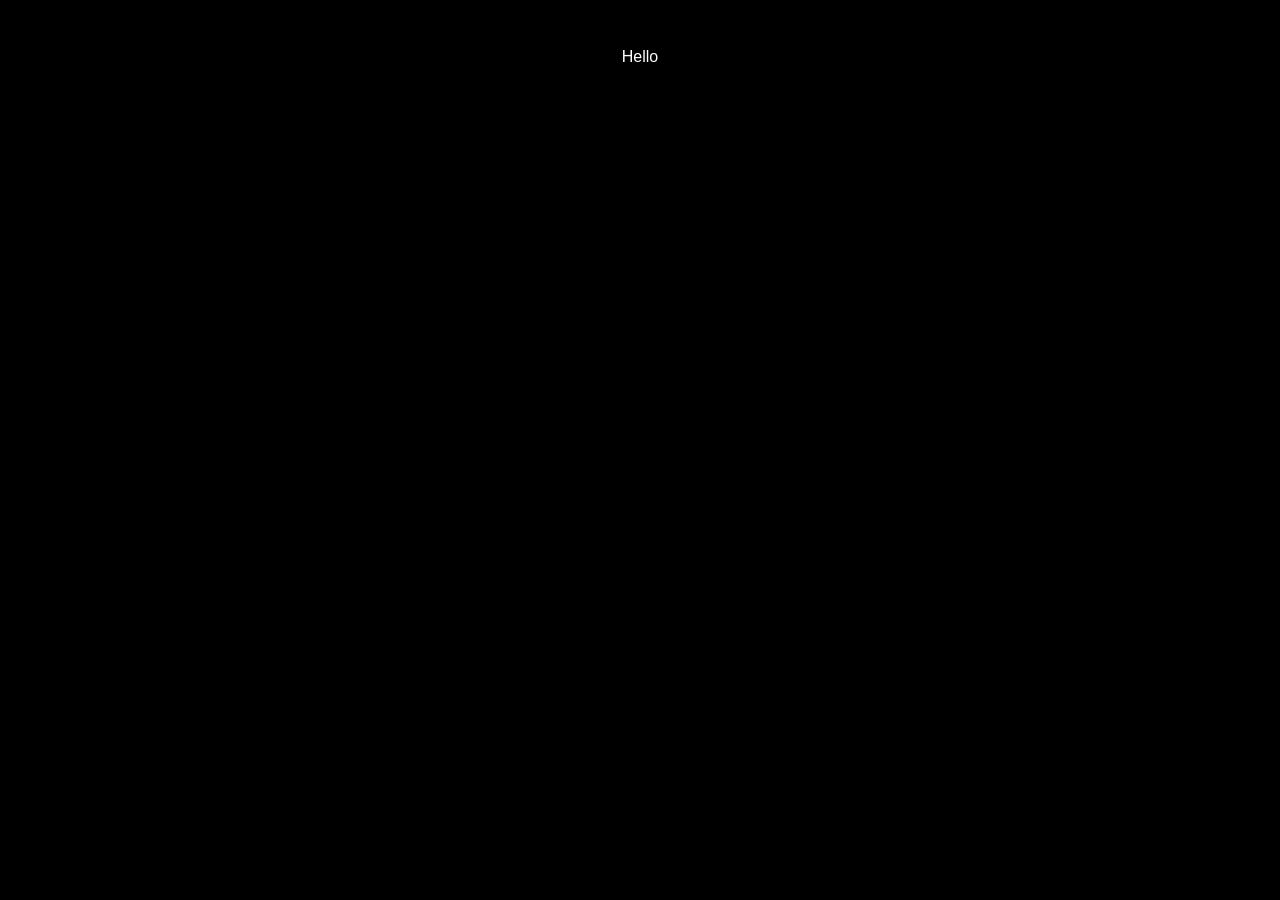
==== index.html @ e086408c "this is the first commit of this repo" ====
<!DOCTYPE html>
<html lang="en">
<head>
    <meta charset="UTF-8">
    <meta name="viewport" content="width=device-width, initial-scale=1.0">
    <title>Advance Landing page</title>
    <link rel="stylesheet" href="styles.css">
</head>
<body>

    <div class="main-container">
        <div class="header">Hello</div>
    </div>


    <script src="script.js"></script>
</body>
</html>
---- styles.css ----
* {
    margin: 0;
    padding: 0;
    box-sizing: border-box;
}

body {
    font-family: Arial, sans-serif;
    background-color: black;
    color: white;
    margin-top: 3rem;
}

.main-container {
    display: flex;
    flex-direction: column;
    align-items: center;
    justify-content: center;
}
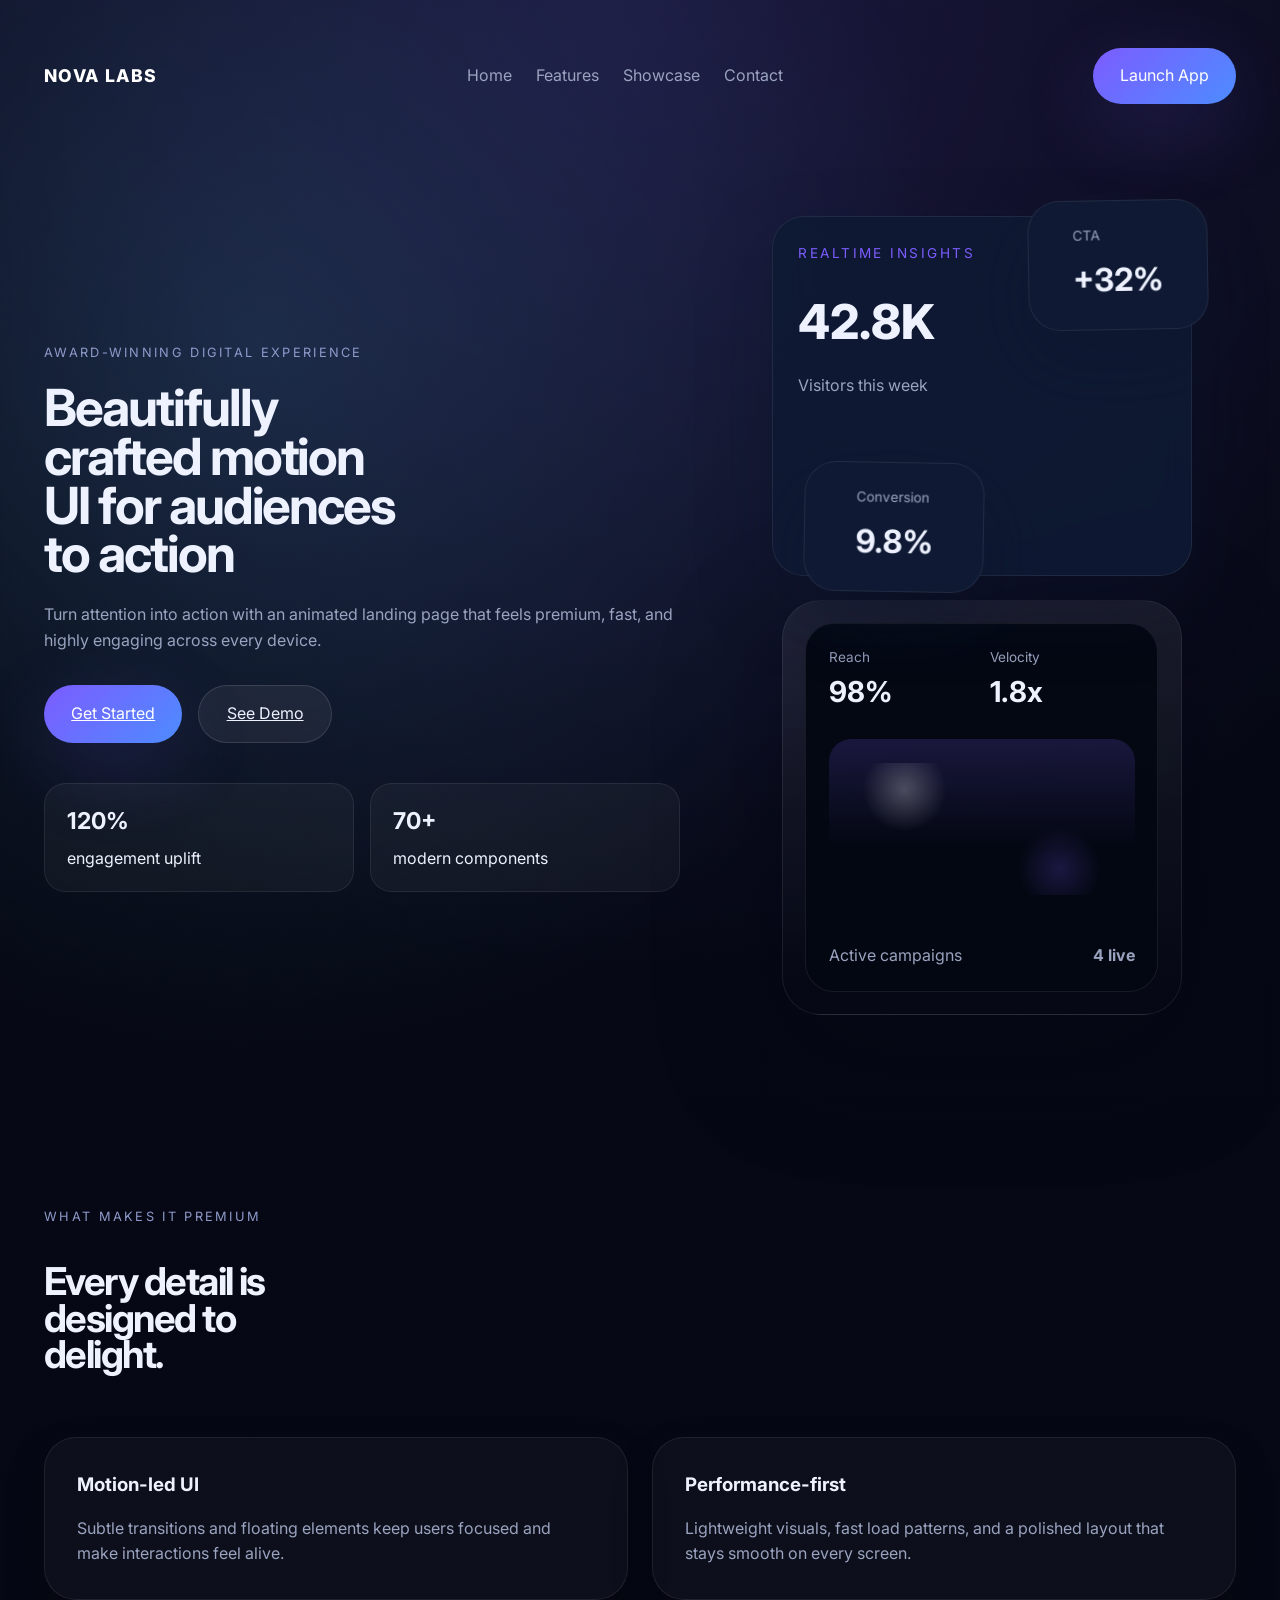
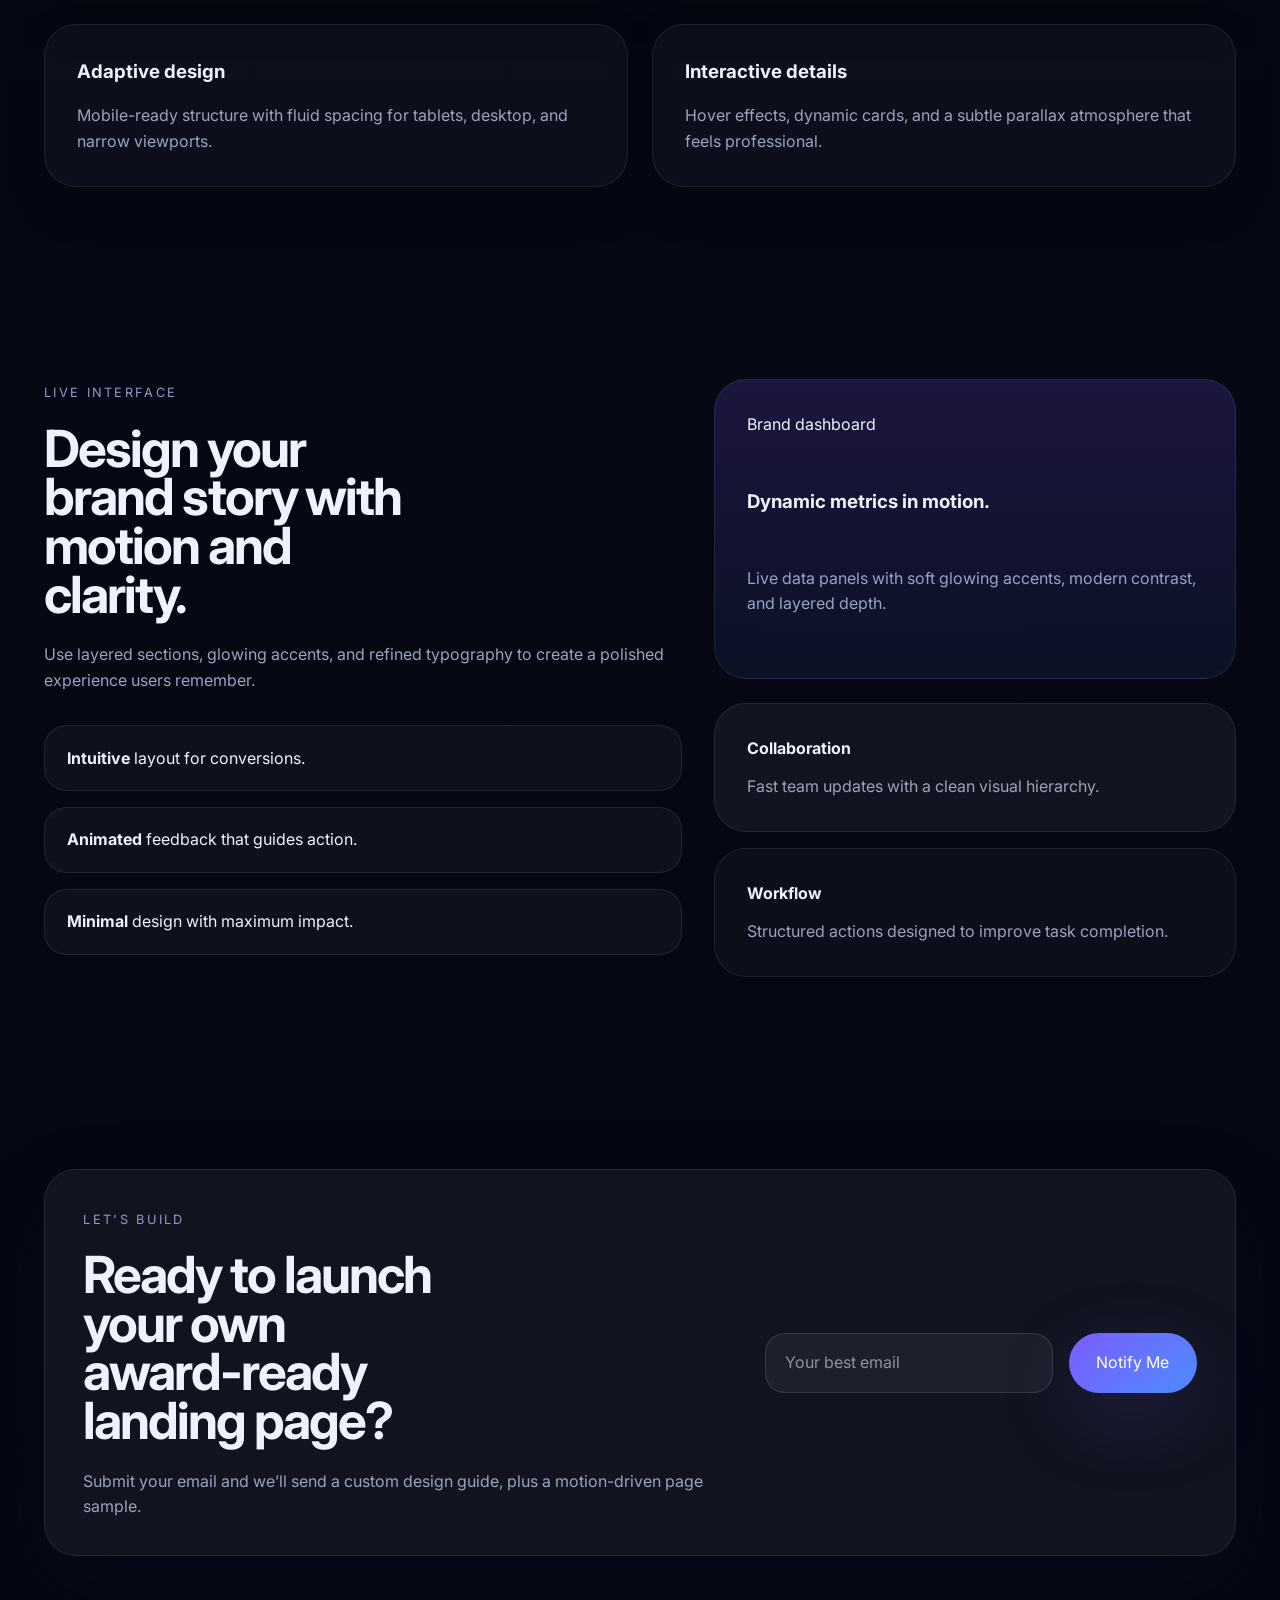
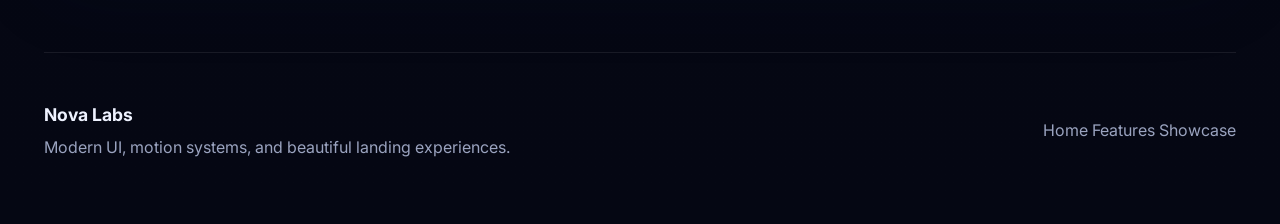
==== commit 5d8d43f8: "second comit" ====
--- a/index.html
+++ b/index.html
@@ -3,15 +3,176 @@
 <head>
     <meta charset="UTF-8">
     <meta name="viewport" content="width=device-width, initial-scale=1.0">
-    <title>Advance Landing page</title>
+    <title>Nova Labs • Award Winning UI</title>
+    <meta name="description" content="Modern animated landing page with motion-driven UI, interactive sections, and a polished digital experience.">
     <link rel="stylesheet" href="styles.css">
 </head>
 <body>
+    <div class="page-shell">
+        <header class="topbar">
+            <a class="brand" href="#hero">Nova Labs</a>
+            <nav class="nav-links">
+                <a href="#hero">Home</a>
+                <a href="#features">Features</a>
+                <a href="#showcase">Showcase</a>
+                <a href="#connect">Contact</a>
+            </nav>
+            <button class="topbar-cta" id="topbarCta">Launch App</button>
+        </header>
 
-    <div class="main-container">
-        <div class="header">Hello</div>
+        <main>
+            <section class="hero section" id="hero">
+                <div class="hero-copy reveal">
+                    <span class="eyebrow">Award-winning digital experience</span>
+                    <h1>Beautifully crafted motion UI for modern brands.</h1>
+                    <p>Turn attention into action with an animated landing page that feels premium, fast, and highly engaging across every device.</p>
+
+                    <div class="hero-actions">
+                        <a class="button button-primary" href="#connect">Get Started</a>
+                        <a class="button button-secondary" href="#showcase">See Demo</a>
+                    </div>
+
+                    <div class="hero-badges">
+                        <div>
+                            <strong>120%</strong>
+                            <span>engagement uplift</span>
+                        </div>
+                        <div>
+                            <strong>70+</strong>
+                            <span>modern components</span>
+                        </div>
+                    </div>
+                </div>
+
+                <div class="hero-visual reveal">
+                    <div class="floating-cards">
+                        <div class="card card-large">
+                            <div class="card-label">Realtime insights</div>
+                            <div class="card-value">42.8K</div>
+                            <div class="card-meta">Visitors this week</div>
+                        </div>
+                        <div class="card card-small card-top">
+                            <span>CTA</span>
+                            <strong>+32%</strong>
+                        </div>
+                        <div class="card card-small card-bottom">
+                            <span>Conversion</span>
+                            <strong>9.8%</strong>
+                        </div>
+                    </div>
+
+                    <div class="device-shell">
+                        <div class="device-window">
+                            <div class="dash-row">
+                                <div class="metric">
+                                    <span>Reach</span>
+                                    <strong>98%</strong>
+                                </div>
+                                <div class="metric">
+                                    <span>Velocity</span>
+                                    <strong>1.8x</strong>
+                                </div>
+                            </div>
+                            <div class="graph"></div>
+                            <div class="dash-footer">
+                                <span>Active campaigns</span>
+                                <strong>4 live</strong>
+                            </div>
+                        </div>
+                    </div>
+                </div>
+            </section>
+
+            <section class="features section" id="features">
+                <div class="section-intro reveal">
+                    <span class="eyebrow">What makes it premium</span>
+                    <h2>Every detail is designed to delight.</h2>
+                </div>
+
+                <div class="feature-grid">
+                    <article class="feature-card reveal">
+                        <h3>Motion-led UI</h3>
+                        <p>Subtle transitions and floating elements keep users focused and make interactions feel alive.</p>
+                    </article>
+                    <article class="feature-card reveal">
+                        <h3>Performance-first</h3>
+                        <p>Lightweight visuals, fast load patterns, and a polished layout that stays smooth on every screen.</p>
+                    </article>
+                    <article class="feature-card reveal">
+                        <h3>Adaptive design</h3>
+                        <p>Mobile-ready structure with fluid spacing for tablets, desktop, and narrow viewports.</p>
+                    </article>
+                    <article class="feature-card reveal">
+                        <h3>Interactive details</h3>
+                        <p>Hover effects, dynamic cards, and a subtle parallax atmosphere that feels professional.</p>
+                    </article>
+                </div>
+            </section>
+
+            <section class="showcase section" id="showcase">
+                <div class="showcase-layout">
+                    <div class="showcase-panel reveal">
+                        <span class="eyebrow">Live interface</span>
+                        <h2>Design your brand story with motion and clarity.</h2>
+                        <p>Use layered sections, glowing accents, and refined typography to create a polished experience users remember.</p>
+                        <div class="showcase-list">
+                            <div><strong>Intuitive</strong> layout for conversions.</div>
+                            <div><strong>Animated</strong> feedback that guides action.</div>
+                            <div><strong>Minimal</strong> design with maximum impact.</div>
+                        </div>
+                    </div>
+
+                    <div class="showcase-cards reveal">
+                        <div class="showcase-card large-card">
+                            <div class="card-tag">Brand dashboard</div>
+                            <h3>Dynamic metrics in motion.</h3>
+                            <p>Live data panels with soft glowing accents, modern contrast, and layered depth.</p>
+                        </div>
+                        <div class="showcase-stack">
+                            <div class="showcase-card small-card">
+                                <h4>Collaboration</h4>
+                                <p>Fast team updates with a clean visual hierarchy.</p>
+                            </div>
+                            <div class="showcase-card small-card secondary">
+                                <h4>Workflow</h4>
+                                <p>Structured actions designed to improve task completion.</p>
+                            </div>
+                        </div>
+                    </div>
+                </div>
+            </section>
+
+            <section class="newsletter section" id="connect">
+                <div class="newsletter-panel reveal">
+                    <div>
+                        <span class="eyebrow">Let's build</span>
+                        <h2>Ready to launch your own award-ready landing page?</h2>
+                        <p>Submit your email and we’ll send a custom design guide, plus a motion-driven page sample.</p>
+                    </div>
+
+                    <form class="newsletter-form" id="newsletterForm">
+                        <input type="email" name="email" placeholder="Your best email" required>
+                        <button type="submit" class="button button-primary">Notify Me</button>
+                    </form>
+                </div>
+            </section>
+        </main>
+
+        <footer class="footer reveal">
+            <div>
+                <strong>Nova Labs</strong>
+                <span>Modern UI, motion systems, and beautiful landing experiences.</span>
+            </div>
+            <div class="footer-links">
+                <a href="#hero">Home</a>
+                <a href="#features">Features</a>
+                <a href="#showcase">Showcase</a>
+            </div>
+        </footer>
     </div>
 
+    <div class="background-glow"></div>
+    <div class="background-grid"></div>
 
     <script src="script.js"></script>
 </body>
--- a/styles.css
+++ b/styles.css
@@ -1,19 +1,553 @@
+@import url("https://fonts.googleapis.com/css2?family=Inter:wght@400;500;600;700;800&display=swap");
+
+:root {
+    color-scheme: dark;
+    font-family: "Inter", system-ui, sans-serif;
+    font-size: 16px;
+    line-height: 1.6;
+    color: #eef2ff;
+    background: #050713;
+    --surface: rgba(13, 20, 37, 0.96);
+    --surface-soft: rgba(14, 23, 45, 0.7);
+    --border: rgba(255, 255, 255, 0.08);
+    --accent: #7c5cff;
+    --accent-strong: #4d8cff;
+    --text-muted: #9aa3bf;
+}
+
 * {
     margin: 0;
     padding: 0;
     box-sizing: border-box;
 }
 
+html {
+    scroll-behavior: smooth;
+}
+
 body {
-    font-family: Arial, sans-serif;
-    background-color: black;
-    color: white;
-    margin-top: 3rem;
-}
-
-.main-container {
+    min-height: 100vh;
+    background: radial-gradient(circle at top, rgba(124, 92, 255, 0.18), transparent 28%),
+        radial-gradient(circle at 20% 10%, rgba(96, 210, 255, 0.15), transparent 22%),
+        linear-gradient(180deg, #060915 0%, #050713 100%);
+    color: var(--text);
+    overflow-x: hidden;
+}
+
+button,
+a.button,
+input {
+    font: inherit;
+}
+
+.page-shell {
+    position: relative;
+    max-width: 1240px;
+    margin: 0 auto;
+    padding: 2rem 1.5rem 4rem;
+}
+
+.topbar {
     display: flex;
-    flex-direction: column;
+    align-items: center;
+    justify-content: space-between;
+    gap: 1rem;
+    padding: 1rem 0;
+}
+
+.brand {
+    font-size: 1.1rem;
+    font-weight: 800;
+    letter-spacing: 0.08em;
+    text-transform: uppercase;
+    color: #fff;
+    text-decoration: none;
+}
+
+.nav-links {
+    display: flex;
+    gap: 1.5rem;
+    flex-wrap: wrap;
+}
+
+.nav-links a,
+.footer-links a {
+    color: var(--text-muted);
+    text-decoration: none;
+    transition: color 0.25s ease;
+}
+
+.nav-links a:hover,
+.footer-links a:hover {
+    color: #fff;
+}
+
+.topbar-cta,
+.button {
+    border: none;
+    border-radius: 999px;
+    cursor: pointer;
+    display: inline-flex;
     align-items: center;
     justify-content: center;
-}+    gap: 0.5rem;
+    transition: transform 0.25s ease, box-shadow 0.25s ease, background 0.25s ease;
+}
+
+.topbar-cta,
+.button-primary {
+    padding: 0.95rem 1.7rem;
+    background: linear-gradient(135deg, #7c5cff, #4d8cff);
+    color: #fff;
+    box-shadow: 0 24px 80px rgba(124, 92, 255, 0.18);
+}
+
+.topbar-cta:hover,
+.button-primary:hover {
+    transform: translateY(-2px);
+}
+
+.button-secondary {
+    padding: 0.95rem 1.7rem;
+    color: #eef2ff;
+    background: rgba(255, 255, 255, 0.06);
+    border: 1px solid rgba(255, 255, 255, 0.12);
+}
+
+.section {
+    position: relative;
+    padding: 6rem 0;
+}
+
+.hero {
+    display: grid;
+    grid-template-columns: 1.25fr 1fr;
+    align-items: center;
+    gap: 3rem;
+    min-height: calc(100vh - 5rem);
+}
+
+.eyebrow {
+    display: inline-flex;
+    align-items: center;
+    gap: 0.65rem;
+    color: #8f9acb;
+    text-transform: uppercase;
+    letter-spacing: 0.18em;
+    font-size: 0.8rem;
+    margin-bottom: 1.25rem;
+}
+
+.hero h1,
+.section-intro h2,
+.showcase-panel h2,
+.newsletter-panel h2 {
+    font-size: clamp(3rem, 4vw, 5rem);
+    line-height: 0.95;
+    letter-spacing: -0.04em;
+    margin-bottom: 1.5rem;
+    max-width: 11ch;
+}
+
+.hero p,
+.feature-card p,
+.showcase-panel p,
+.showcase-card p,
+.newsletter-panel p,
+.footer span {
+    color: var(--text-muted);
+    max-width: 40rem;
+}
+
+.hero-actions {
+    display: flex;
+    flex-wrap: wrap;
+    gap: 1rem;
+    margin: 2rem 0 2.5rem;
+}
+
+.hero-badges {
+    display: grid;
+    grid-template-columns: repeat(2, minmax(0, 1fr));
+    gap: 1rem;
+}
+
+.hero-badges div {
+    padding: 1.2rem 1.4rem;
+    background: rgba(255, 255, 255, 0.04);
+    border: 1px solid rgba(255, 255, 255, 0.08);
+    border-radius: 1.35rem;
+}
+
+.hero-badges strong {
+    display: block;
+    font-size: 1.45rem;
+    margin-bottom: 0.35rem;
+}
+
+.hero-visual {
+    display: grid;
+    gap: 1.5rem;
+    justify-items: center;
+}
+
+.floating-cards {
+    position: relative;
+    width: min(420px, 100%);
+    height: 360px;
+}
+
+.card {
+    border-radius: 2rem;
+    padding: 1.6rem;
+    background: rgba(15, 26, 52, 0.92);
+    border: 1px solid rgba(255, 255, 255, 0.08);
+    box-shadow: 0 30px 70px rgba(12, 20, 44, 0.35);
+    backdrop-filter: blur(16px);
+}
+
+.card-large {
+    position: absolute;
+    left: 0;
+    top: 0;
+    width: 100%;
+    height: 100%;
+}
+
+.card-large .card-label {
+    color: #7c5cff;
+    font-size: 0.85rem;
+    text-transform: uppercase;
+    letter-spacing: 0.18em;
+    margin-bottom: 1.25rem;
+}
+
+.card-large .card-value {
+    font-size: 3rem;
+    font-weight: 800;
+    margin-bottom: 0.75rem;
+}
+
+.card-large .card-meta {
+    color: var(--text-muted);
+}
+
+.card-small {
+    position: absolute;
+    width: 180px;
+    height: 130px;
+    display: grid;
+    place-content: center;
+    text-align: left;
+    gap: 0.45rem;
+}
+
+.card-small span {
+    color: var(--text-muted);
+    font-size: 0.85rem;
+}
+
+.card-small strong {
+    font-size: 2rem;
+}
+
+.card-top {
+    top: -1rem;
+    right: -1rem;
+    transform: rotate(-1deg);
+    animation: float 6s ease-in-out infinite;
+}
+
+.card-bottom {
+    bottom: -1rem;
+    left: 2rem;
+    transform: rotate(1deg);
+    animation: float 5.5s ease-in-out infinite reverse;
+}
+
+.device-shell {
+    width: min(400px, 100%);
+    background: linear-gradient(180deg, rgba(255,255,255,0.07), rgba(255,255,255,0));
+    border-radius: 2.4rem;
+    padding: 1.4rem;
+    border: 1px solid rgba(255, 255, 255, 0.08);
+    box-shadow: 0 40px 120px rgba(5, 7, 19, 0.35);
+}
+
+.device-window {
+    background: rgba(4, 8, 18, 0.95);
+    border-radius: 1.8rem;
+    padding: 1.4rem;
+    border: 1px solid rgba(255, 255, 255, 0.08);
+}
+
+.dash-row {
+    display: grid;
+    grid-template-columns: repeat(2, 1fr);
+    gap: 1rem;
+    margin-bottom: 1.5rem;
+}
+
+.metric span {
+    display: block;
+    color: var(--text-muted);
+    font-size: 0.85rem;
+}
+
+.metric strong {
+    font-size: 1.8rem;
+}
+
+.graph {
+    height: 180px;
+    border-radius: 1.4rem;
+    background: linear-gradient(180deg, rgba(124, 92, 255, 0.18), transparent 60%);
+    position: relative;
+    overflow: hidden;
+}
+
+.graph::before {
+    content: "";
+    position: absolute;
+    inset: 24px 24px 24px 24px;
+    background: radial-gradient(circle at 20% 20%, rgba(255,255,255,0.25), transparent 18%),
+        radial-gradient(circle at 80% 80%, rgba(124, 92, 255, 0.2), transparent 18%);
+}
+
+.dash-footer {
+    display: flex;
+    align-items: center;
+    justify-content: space-between;
+    margin-top: 1.5rem;
+    color: var(--text-muted);
+}
+
+.features .section-intro,
+.newsletter-panel,
+.footer {
+    display: grid;
+    gap: 1rem;
+}
+
+.features .section-intro h2 {
+    font-size: clamp(2.4rem, 3vw, 3.5rem);
+}
+
+.feature-grid {
+    display: grid;
+    grid-template-columns: repeat(2, minmax(0, 1fr));
+    gap: 1.5rem;
+    margin-top: 2.5rem;
+}
+
+.feature-card {
+    padding: 2rem;
+    border-radius: 2rem;
+    background: rgba(255, 255, 255, 0.03);
+    border: 1px solid rgba(255, 255, 255, 0.08);
+    box-shadow: 0 20px 40px rgba(0, 0, 0, 0.22);
+    transition: transform 0.3s ease, border-color 0.3s ease;
+}
+
+.feature-card:hover {
+    transform: translateY(-6px);
+    border-color: rgba(124, 92, 255, 0.35);
+}
+
+.feature-card h3 {
+    margin-bottom: 1rem;
+}
+
+.showcase-layout {
+    display: grid;
+    grid-template-columns: 1.1fr 0.9fr;
+    gap: 2rem;
+    align-items: start;
+}
+
+.showcase-panel h2 {
+    max-width: 12ch;
+}
+
+.showcase-list {
+    display: grid;
+    gap: 1rem;
+    margin-top: 2rem;
+}
+
+.showcase-list div {
+    padding: 1.2rem 1.4rem;
+    border-radius: 1.4rem;
+    background: rgba(255, 255, 255, 0.04);
+    border: 1px solid rgba(255, 255, 255, 0.08);
+}
+
+.showcase-cards {
+    display: grid;
+    gap: 1.5rem;
+}
+
+.showcase-card {
+    padding: 2rem;
+    border-radius: 2rem;
+    background: rgba(255, 255, 255, 0.05);
+    border: 1px solid rgba(255, 255, 255, 0.08);
+}
+
+.large-card {
+    min-height: 300px;
+    display: grid;
+    gap: 1.25rem;
+    background: linear-gradient(180deg, rgba(124, 92, 255, 0.18), rgba(87, 128, 255, 0.08));
+}
+
+.showcase-stack {
+    display: grid;
+    gap: 1rem;
+}
+
+.small-card h4 {
+    margin-bottom: 0.75rem;
+}
+
+.small-card.secondary {
+    background: rgba(255, 255, 255, 0.03);
+}
+
+.newsletter-panel {
+    grid-template-columns: 1fr auto;
+    align-items: center;
+    justify-content: space-between;
+    gap: 2rem;
+    padding: 2.2rem 2.4rem;
+    border-radius: 2rem;
+    background: rgba(255, 255, 255, 0.05);
+    border: 1px solid rgba(255, 255, 255, 0.08);
+    box-shadow: 0 30px 80px rgba(12, 20, 44, 0.2);
+}
+
+.newsletter-form {
+    display: grid;
+    grid-template-columns: 1fr auto;
+    gap: 1rem;
+    min-width: 320px;
+}
+
+.newsletter-form input {
+    width: 100%;
+    padding: 1rem 1.2rem;
+    border-radius: 1.25rem;
+    border: 1px solid rgba(255, 255, 255, 0.12);
+    background: rgba(255, 255, 255, 0.05);
+    color: #eef2ff;
+}
+
+.newsletter-form input::placeholder {
+    color: rgba(238, 242, 255, 0.55);
+}
+
+.footer {
+    display: flex;
+    align-items: center;
+    justify-content: space-between;
+    gap: 2rem;
+    padding-top: 3rem;
+    border-top: 1px solid rgba(255, 255, 255, 0.08);
+}
+
+.footer strong {
+    display: block;
+    font-size: 1.1rem;
+    margin-bottom: 0.35rem;
+}
+
+.background-glow,
+.background-grid {
+    position: fixed;
+    inset: 0;
+    pointer-events: none;
+    z-index: -1;
+}
+
+.background-glow {
+    background: radial-gradient(circle at 20% 20%, rgba(124, 92, 255, 0.2), transparent 20%),
+        radial-gradient(circle at 80% 15%, rgba(87, 128, 255, 0.16), transparent 18%),
+        radial-gradient(circle at 50% 85%, rgba(255, 138, 128, 0.12), transparent 18%);
+    filter: blur(30px);
+}
+
+.background-grid {
+    background-image: linear-gradient(rgba(255,255,255,0.04) 1px, transparent 1px),
+        linear-gradient(90deg, rgba(255,255,255,0.03) 1px, transparent 1px);
+    background-size: 160px 160px;
+    opacity: 0.12;
+}
+
+.reveal {
+    opacity: 0;
+    transform: translateY(24px);
+    transition: opacity 0.8s ease, transform 0.8s ease;
+}
+
+.reveal.visible {
+    opacity: 1;
+    transform: translateY(0);
+}
+
+@keyframes float {
+    0%,100% { transform: translateY(0) rotate(-1deg); }
+    50% { transform: translateY(-14px) rotate(-1deg); }
+}
+
+@media (max-width: 980px) {
+    .hero,
+    .showcase-layout,
+    .newsletter-panel,
+    .footer {
+        grid-template-columns: 1fr;
+    }
+
+    .hero h1 {
+        font-size: clamp(2.5rem, 8vw, 3.8rem);
+    }
+
+    .feature-grid {
+        grid-template-columns: 1fr;
+    }
+
+    .newsletter-form {
+        grid-template-columns: 1fr;
+    }
+}
+
+@media (max-width: 680px) {
+    .page-shell {
+        padding: 1.4rem 1rem 3rem;
+    }
+
+    .topbar {
+        flex-direction: column;
+        align-items: flex-start;
+    }
+
+    .nav-links {
+        gap: 1rem;
+    }
+
+    .hero {
+        gap: 2rem;
+    }
+
+    .hero-badges {
+        grid-template-columns: 1fr;
+    }
+
+    .hero-visual {
+        align-items: center;
+    }
+
+    .card-small {
+        width: 150px;
+        height: 120px;
+    }
+}
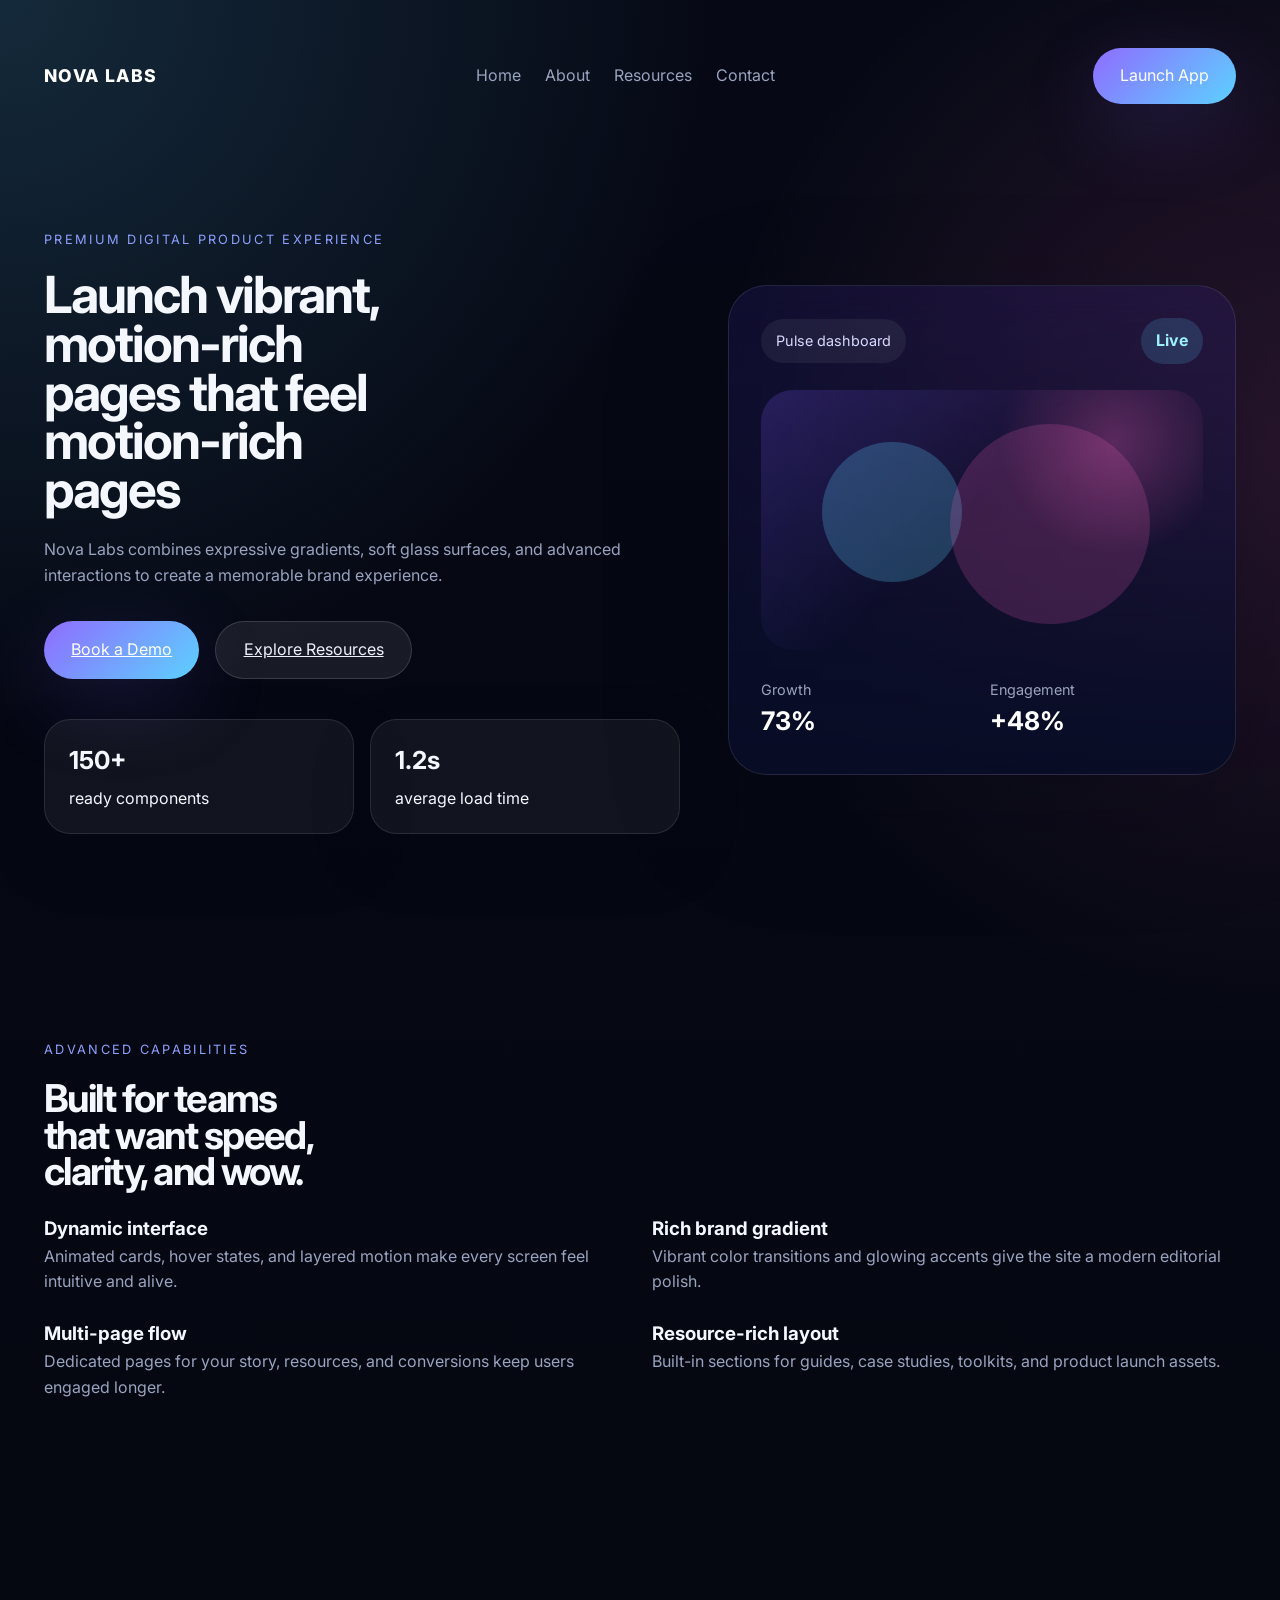
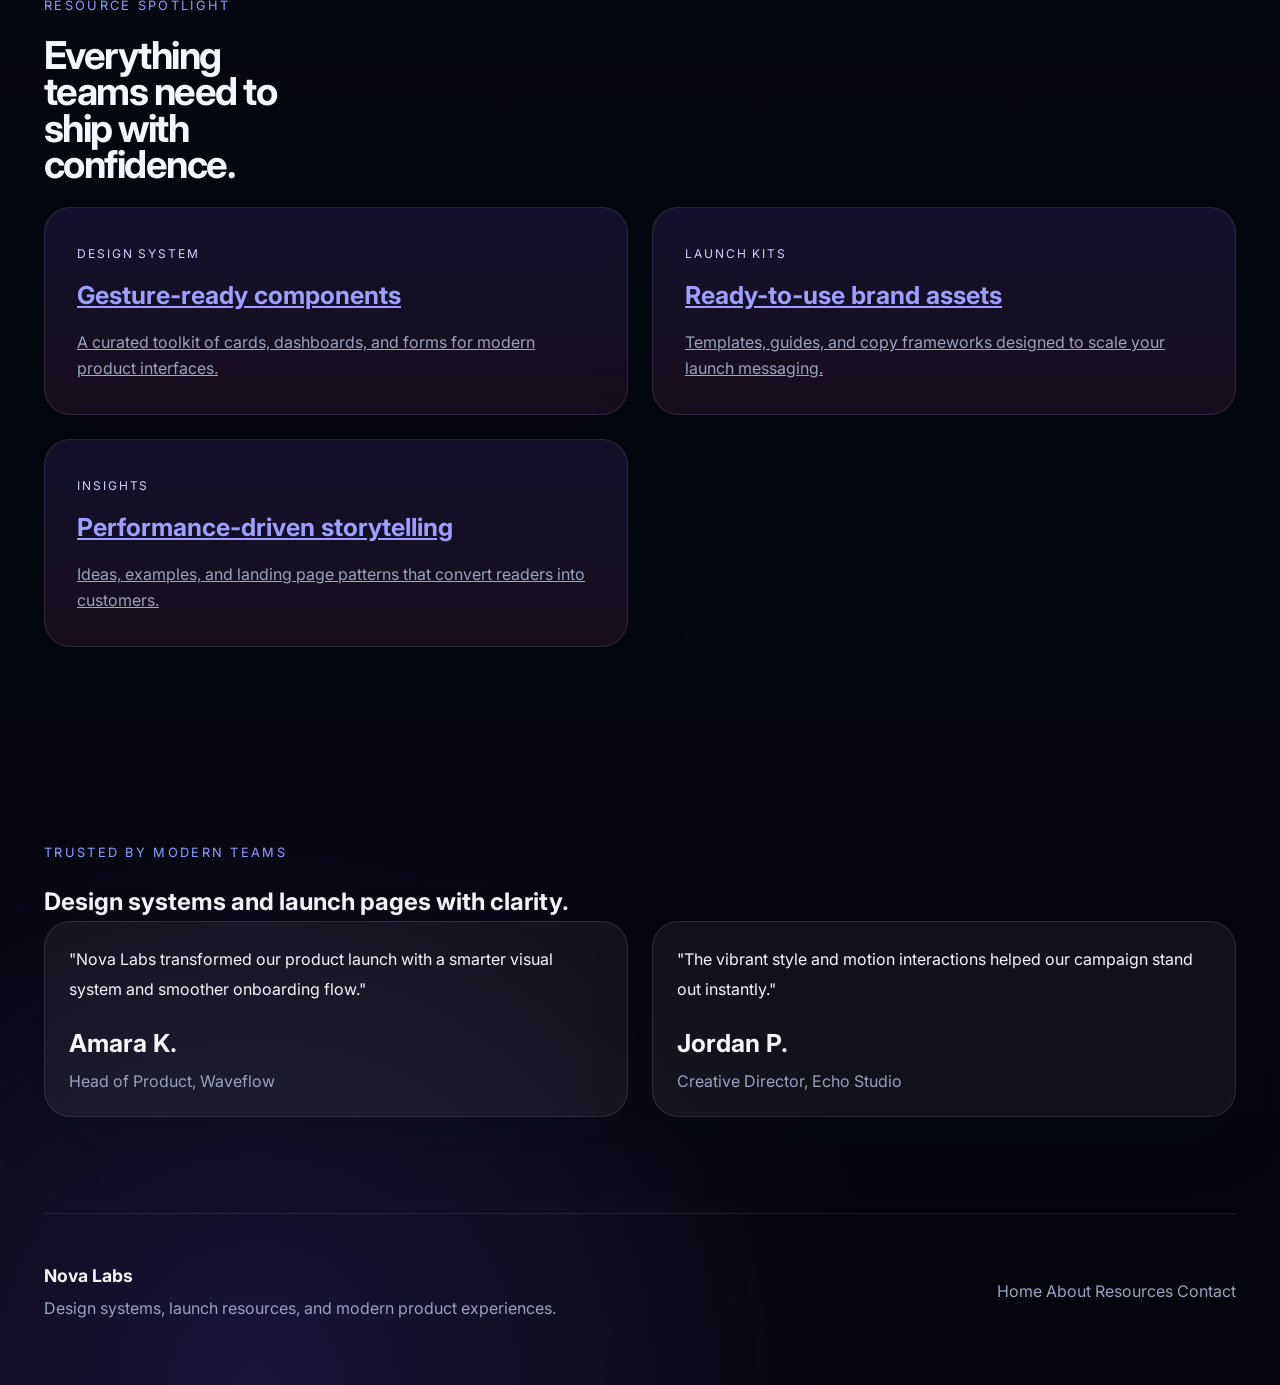
==== commit 55589976: "third commit" ====
--- a/index.html
+++ b/index.html
@@ -3,19 +3,19 @@
 <head>
     <meta charset="UTF-8">
     <meta name="viewport" content="width=device-width, initial-scale=1.0">
-    <title>Nova Labs • Award Winning UI</title>
-    <meta name="description" content="Modern animated landing page with motion-driven UI, interactive sections, and a polished digital experience.">
+    <title>Nova Labs • Modern Digital Product Experience</title>
+    <meta name="description" content="A vibrant multi-page product experience with advanced design, resource sections, and motion-led interactions.">
     <link rel="stylesheet" href="styles.css">
 </head>
 <body>
     <div class="page-shell">
         <header class="topbar">
-            <a class="brand" href="#hero">Nova Labs</a>
+            <a class="brand" href="index.html">Nova Labs</a>
             <nav class="nav-links">
-                <a href="#hero">Home</a>
-                <a href="#features">Features</a>
-                <a href="#showcase">Showcase</a>
-                <a href="#connect">Contact</a>
+                <a href="index.html">Home</a>
+                <a href="about.html">About</a>
+                <a href="resources.html">Resources</a>
+                <a href="contact.html">Contact</a>
             </nav>
             <button class="topbar-cta" id="topbarCta">Launch App</button>
         </header>
@@ -23,137 +23,115 @@
         <main>
             <section class="hero section" id="hero">
                 <div class="hero-copy reveal">
-                    <span class="eyebrow">Award-winning digital experience</span>
-                    <h1>Beautifully crafted motion UI for modern brands.</h1>
-                    <p>Turn attention into action with an animated landing page that feels premium, fast, and highly engaging across every device.</p>
+                    <span class="eyebrow">Premium digital product experience</span>
+                    <h1>Launch vibrant, motion-rich pages that feel high-end and effortless.</h1>
+                    <p>Nova Labs combines expressive gradients, soft glass surfaces, and advanced interactions to create a memorable brand experience.</p>
 
                     <div class="hero-actions">
-                        <a class="button button-primary" href="#connect">Get Started</a>
-                        <a class="button button-secondary" href="#showcase">See Demo</a>
+                        <a class="button button-primary" href="contact.html">Book a Demo</a>
+                        <a class="button button-secondary" href="resources.html">Explore Resources</a>
                     </div>
 
                     <div class="hero-badges">
                         <div>
-                            <strong>120%</strong>
-                            <span>engagement uplift</span>
+                            <strong>150+</strong>
+                            <span>ready components</span>
                         </div>
                         <div>
-                            <strong>70+</strong>
-                            <span>modern components</span>
+                            <strong>1.2s</strong>
+                            <span>average load time</span>
                         </div>
                     </div>
                 </div>
 
                 <div class="hero-visual reveal">
-                    <div class="floating-cards">
-                        <div class="card card-large">
-                            <div class="card-label">Realtime insights</div>
-                            <div class="card-value">42.8K</div>
-                            <div class="card-meta">Visitors this week</div>
+                    <div class="hero-screen">
+                        <div class="hero-screen-top">
+                            <span class="hero-pill">Pulse dashboard</span>
+                            <div class="hero-chip">Live</div>
                         </div>
-                        <div class="card card-small card-top">
-                            <span>CTA</span>
-                            <strong>+32%</strong>
-                        </div>
-                        <div class="card card-small card-bottom">
-                            <span>Conversion</span>
-                            <strong>9.8%</strong>
-                        </div>
-                    </div>
-
-                    <div class="device-shell">
-                        <div class="device-window">
-                            <div class="dash-row">
-                                <div class="metric">
-                                    <span>Reach</span>
-                                    <strong>98%</strong>
-                                </div>
-                                <div class="metric">
-                                    <span>Velocity</span>
-                                    <strong>1.8x</strong>
-                                </div>
+                        <div class="hero-hero-graph"></div>
+                        <div class="hero-stat-grid">
+                            <div>
+                                <span>Growth</span>
+                                <strong>73%</strong>
                             </div>
-                            <div class="graph"></div>
-                            <div class="dash-footer">
-                                <span>Active campaigns</span>
-                                <strong>4 live</strong>
+                            <div>
+                                <span>Engagement</span>
+                                <strong>+48%</strong>
                             </div>
                         </div>
                     </div>
                 </div>
             </section>
 
-            <section class="features section" id="features">
+            <section class="feature-snapshot section" id="features">
                 <div class="section-intro reveal">
-                    <span class="eyebrow">What makes it premium</span>
-                    <h2>Every detail is designed to delight.</h2>
+                    <span class="eyebrow">Advanced capabilities</span>
+                    <h2>Built for teams that want speed, clarity, and wow.</h2>
                 </div>
 
                 <div class="feature-grid">
                     <article class="feature-card reveal">
-                        <h3>Motion-led UI</h3>
-                        <p>Subtle transitions and floating elements keep users focused and make interactions feel alive.</p>
+                        <h3>Dynamic interface</h3>
+                        <p>Animated cards, hover states, and layered motion make every screen feel intuitive and alive.</p>
                     </article>
                     <article class="feature-card reveal">
-                        <h3>Performance-first</h3>
-                        <p>Lightweight visuals, fast load patterns, and a polished layout that stays smooth on every screen.</p>
+                        <h3>Rich brand gradient</h3>
+                        <p>Vibrant color transitions and glowing accents give the site a modern editorial polish.</p>
                     </article>
                     <article class="feature-card reveal">
-                        <h3>Adaptive design</h3>
-                        <p>Mobile-ready structure with fluid spacing for tablets, desktop, and narrow viewports.</p>
+                        <h3>Multi-page flow</h3>
+                        <p>Dedicated pages for your story, resources, and conversions keep users engaged longer.</p>
                     </article>
                     <article class="feature-card reveal">
-                        <h3>Interactive details</h3>
-                        <p>Hover effects, dynamic cards, and a subtle parallax atmosphere that feels professional.</p>
+                        <h3>Resource-rich layout</h3>
+                        <p>Built-in sections for guides, case studies, toolkits, and product launch assets.</p>
                     </article>
                 </div>
             </section>
 
-            <section class="showcase section" id="showcase">
-                <div class="showcase-layout">
-                    <div class="showcase-panel reveal">
-                        <span class="eyebrow">Live interface</span>
-                        <h2>Design your brand story with motion and clarity.</h2>
-                        <p>Use layered sections, glowing accents, and refined typography to create a polished experience users remember.</p>
-                        <div class="showcase-list">
-                            <div><strong>Intuitive</strong> layout for conversions.</div>
-                            <div><strong>Animated</strong> feedback that guides action.</div>
-                            <div><strong>Minimal</strong> design with maximum impact.</div>
-                        </div>
-                    </div>
+            <section class="resource-preview section" id="preview">
+                <div class="section-intro reveal">
+                    <span class="eyebrow">Resource spotlight</span>
+                    <h2>Everything teams need to ship with confidence.</h2>
+                </div>
 
-                    <div class="showcase-cards reveal">
-                        <div class="showcase-card large-card">
-                            <div class="card-tag">Brand dashboard</div>
-                            <h3>Dynamic metrics in motion.</h3>
-                            <p>Live data panels with soft glowing accents, modern contrast, and layered depth.</p>
-                        </div>
-                        <div class="showcase-stack">
-                            <div class="showcase-card small-card">
-                                <h4>Collaboration</h4>
-                                <p>Fast team updates with a clean visual hierarchy.</p>
-                            </div>
-                            <div class="showcase-card small-card secondary">
-                                <h4>Workflow</h4>
-                                <p>Structured actions designed to improve task completion.</p>
-                            </div>
-                        </div>
-                    </div>
+                <div class="resource-grid">
+                    <a class="resource-card reveal" href="resources.html">
+                        <span>Design system</span>
+                        <h3>Gesture-ready components</h3>
+                        <p>A curated toolkit of cards, dashboards, and forms for modern product interfaces.</p>
+                    </a>
+                    <a class="resource-card reveal" href="resources.html">
+                        <span>Launch kits</span>
+                        <h3>Ready-to-use brand assets</h3>
+                        <p>Templates, guides, and copy frameworks designed to scale your launch messaging.</p>
+                    </a>
+                    <a class="resource-card reveal" href="resources.html">
+                        <span>Insights</span>
+                        <h3>Performance-driven storytelling</h3>
+                        <p>Ideas, examples, and landing page patterns that convert readers into customers.</p>
+                    </a>
                 </div>
             </section>
 
-            <section class="newsletter section" id="connect">
-                <div class="newsletter-panel reveal">
-                    <div>
-                        <span class="eyebrow">Let's build</span>
-                        <h2>Ready to launch your own award-ready landing page?</h2>
-                        <p>Submit your email and we’ll send a custom design guide, plus a motion-driven page sample.</p>
+            <section class="testimonials section">
+                <div class="testimonials-shell reveal">
+                    <span class="eyebrow">Trusted by modern teams</span>
+                    <h2>Design systems and launch pages with clarity.</h2>
+                    <div class="testimonial-cards">
+                        <div class="testimonial-card reveal">
+                            <p>"Nova Labs transformed our product launch with a smarter visual system and smoother onboarding flow."</p>
+                            <strong>Amara K.</strong>
+                            <span>Head of Product, Waveflow</span>
+                        </div>
+                        <div class="testimonial-card reveal">
+                            <p>"The vibrant style and motion interactions helped our campaign stand out instantly."</p>
+                            <strong>Jordan P.</strong>
+                            <span>Creative Director, Echo Studio</span>
+                        </div>
                     </div>
-
-                    <form class="newsletter-form" id="newsletterForm">
-                        <input type="email" name="email" placeholder="Your best email" required>
-                        <button type="submit" class="button button-primary">Notify Me</button>
-                    </form>
                 </div>
             </section>
         </main>
@@ -161,12 +139,13 @@
         <footer class="footer reveal">
             <div>
                 <strong>Nova Labs</strong>
-                <span>Modern UI, motion systems, and beautiful landing experiences.</span>
+                <span>Design systems, launch resources, and modern product experiences.</span>
             </div>
             <div class="footer-links">
-                <a href="#hero">Home</a>
-                <a href="#features">Features</a>
-                <a href="#showcase">Showcase</a>
+                <a href="index.html">Home</a>
+                <a href="about.html">About</a>
+                <a href="resources.html">Resources</a>
+                <a href="contact.html">Contact</a>
             </div>
         </footer>
     </div>
--- a/styles.css
+++ b/styles.css
@@ -7,12 +7,15 @@
     line-height: 1.6;
     color: #eef2ff;
     background: #050713;
-    --surface: rgba(13, 20, 37, 0.96);
-    --surface-soft: rgba(14, 23, 45, 0.7);
-    --border: rgba(255, 255, 255, 0.08);
-    --accent: #7c5cff;
-    --accent-strong: #4d8cff;
+    --text: #f5f7ff;
+    --surface: rgba(19, 24, 51, 0.94);
+    --surface-soft: rgba(19, 24, 51, 0.78);
+    --border: rgba(255, 255, 255, 0.1);
+    --accent: #8f6cff;
+    --accent-strong: #5cd1ff;
+    --accent-extra: #ff67c2;
     --text-muted: #9aa3bf;
+    --shadow: 0 35px 120px rgba(2, 6, 18, 0.25);
 }
 
 * {
@@ -27,16 +30,18 @@
 
 body {
     min-height: 100vh;
-    background: radial-gradient(circle at top, rgba(124, 92, 255, 0.18), transparent 28%),
-        radial-gradient(circle at 20% 10%, rgba(96, 210, 255, 0.15), transparent 22%),
-        linear-gradient(180deg, #060915 0%, #050713 100%);
+    background: radial-gradient(circle at top left, rgba(96, 210, 255, 0.16), transparent 22%),
+        radial-gradient(circle at 100% 15%, rgba(255, 103, 194, 0.14), transparent 20%),
+        radial-gradient(circle at 20% 100%, rgba(124, 92, 255, 0.18), transparent 20%),
+        linear-gradient(180deg, #060915 0%, #04050d 100%);
     color: var(--text);
     overflow-x: hidden;
 }
 
 button,
 a.button,
-input {
+input,
+textarea {
     font: inherit;
 }
 
@@ -97,7 +102,7 @@
 .topbar-cta,
 .button-primary {
     padding: 0.95rem 1.7rem;
-    background: linear-gradient(135deg, #7c5cff, #4d8cff);
+    background: linear-gradient(135deg, var(--accent), var(--accent-strong));
     color: #fff;
     box-shadow: 0 24px 80px rgba(124, 92, 255, 0.18);
 }
@@ -110,8 +115,8 @@
 .button-secondary {
     padding: 0.95rem 1.7rem;
     color: #eef2ff;
-    background: rgba(255, 255, 255, 0.06);
-    border: 1px solid rgba(255, 255, 255, 0.12);
+    background: rgba(255, 255, 255, 0.08);
+    border: 1px solid rgba(255, 255, 255, 0.14);
 }
 
 .section {
@@ -131,7 +136,7 @@
     display: inline-flex;
     align-items: center;
     gap: 0.65rem;
-    color: #8f9acb;
+    color: #8da0ff;
     text-transform: uppercase;
     letter-spacing: 0.18em;
     font-size: 0.8rem;
@@ -141,8 +146,9 @@
 .hero h1,
 .section-intro h2,
 .showcase-panel h2,
-.newsletter-panel h2 {
-    font-size: clamp(3rem, 4vw, 5rem);
+.newsletter-panel h2,
+.page-hero h2 {
+    font-size: clamp(2.8rem, 4vw, 4.5rem);
     line-height: 0.95;
     letter-spacing: -0.04em;
     margin-bottom: 1.5rem;
@@ -150,13 +156,15 @@
 }
 
 .hero p,
+.page-hero p,
 .feature-card p,
 .showcase-panel p,
 .showcase-card p,
 .newsletter-panel p,
-.footer span {
+.footer span,
+.page-copy p {
     color: var(--text-muted);
-    max-width: 40rem;
+    max-width: 45rem;
 }
 
 .hero-actions {
@@ -166,23 +174,35 @@
     margin: 2rem 0 2.5rem;
 }
 
-.hero-badges {
+.hero-badges,
+.quick-metrics {
     display: grid;
     grid-template-columns: repeat(2, minmax(0, 1fr));
     gap: 1rem;
 }
 
-.hero-badges div {
-    padding: 1.2rem 1.4rem;
-    background: rgba(255, 255, 255, 0.04);
-    border: 1px solid rgba(255, 255, 255, 0.08);
-    border-radius: 1.35rem;
-}
-
-.hero-badges strong {
+.hero-badges div,
+.quick-metrics div,
+.stat-card,
+.page-card,
+.resource-card,
+.testimonial-card,
+.contact-card {
+    padding: 1.35rem 1.5rem;
+    border-radius: 1.65rem;
+    background: rgba(255, 255, 255, 0.05);
+    border: 1px solid rgba(255, 255, 255, 0.1);
+    box-shadow: 0 24px 60px rgba(3, 8, 20, 0.24);
+}
+
+.hero-badges strong,
+.page-card strong,
+.stat-card strong,
+.resource-card h3,
+.testimonial-card strong {
     display: block;
-    font-size: 1.45rem;
-    margin-bottom: 0.35rem;
+    font-size: 1.55rem;
+    margin-bottom: 0.32rem;
 }
 
 .hero-visual {
@@ -191,227 +211,206 @@
     justify-items: center;
 }
 
-.floating-cards {
+.hero-screen {
+    width: min(520px, 100%);
+    border-radius: 2.4rem;
+    padding: 2rem;
+    background: linear-gradient(180deg, rgba(59, 39, 171, 0.18), rgba(8, 13, 38, 0.95));
+    border: 1px solid rgba(255, 255, 255, 0.1);
+    box-shadow: var(--shadow);
+    backdrop-filter: blur(18px);
+}
+
+.hero-screen-top {
+    display: flex;
+    align-items: center;
+    justify-content: space-between;
+    margin-bottom: 1.6rem;
+}
+
+.hero-pill {
+    display: inline-flex;
+    padding: 0.65rem 0.95rem;
+    border-radius: 999px;
+    background: rgba(255, 255, 255, 0.06);
+    color: #d7d9ff;
+    font-size: 0.9rem;
+}
+
+.hero-chip {
+    padding: 0.65rem 0.95rem;
+    border-radius: 999px;
+    background: rgba(92, 209, 255, 0.16);
+    color: #9df0ff;
+    font-weight: 700;
+}
+
+.hero-hero-graph {
+    height: 260px;
+    border-radius: 2rem;
+    background: radial-gradient(circle at 80% 20%, rgba(255, 103, 194, 0.28), transparent 28%),
+        linear-gradient(135deg, rgba(124, 92, 255, 0.22), transparent 48%);
     position: relative;
-    width: min(420px, 100%);
-    height: 360px;
-}
-
-.card {
-    border-radius: 2rem;
-    padding: 1.6rem;
-    background: rgba(15, 26, 52, 0.92);
-    border: 1px solid rgba(255, 255, 255, 0.08);
-    box-shadow: 0 30px 70px rgba(12, 20, 44, 0.35);
-    backdrop-filter: blur(16px);
-}
-
-.card-large {
+    overflow: hidden;
+}
+
+.hero-hero-graph::before,
+.hero-hero-graph::after {
+    content: "";
     position: absolute;
-    left: 0;
-    top: 0;
-    width: 100%;
-    height: 100%;
-}
-
-.card-large .card-label {
-    color: #7c5cff;
-    font-size: 0.85rem;
-    text-transform: uppercase;
-    letter-spacing: 0.18em;
-    margin-bottom: 1.25rem;
-}
-
-.card-large .card-value {
-    font-size: 3rem;
-    font-weight: 800;
-    margin-bottom: 0.75rem;
-}
-
-.card-large .card-meta {
-    color: var(--text-muted);
-}
-
-.card-small {
-    position: absolute;
-    width: 180px;
-    height: 130px;
-    display: grid;
-    place-content: center;
-    text-align: left;
-    gap: 0.45rem;
-}
-
-.card-small span {
-    color: var(--text-muted);
-    font-size: 0.85rem;
-}
-
-.card-small strong {
-    font-size: 2rem;
-}
-
-.card-top {
-    top: -1rem;
-    right: -1rem;
-    transform: rotate(-1deg);
-    animation: float 6s ease-in-out infinite;
-}
-
-.card-bottom {
-    bottom: -1rem;
-    left: 2rem;
-    transform: rotate(1deg);
-    animation: float 5.5s ease-in-out infinite reverse;
-}
-
-.device-shell {
-    width: min(400px, 100%);
-    background: linear-gradient(180deg, rgba(255,255,255,0.07), rgba(255,255,255,0));
-    border-radius: 2.4rem;
-    padding: 1.4rem;
-    border: 1px solid rgba(255, 255, 255, 0.08);
-    box-shadow: 0 40px 120px rgba(5, 7, 19, 0.35);
-}
-
-.device-window {
-    background: rgba(4, 8, 18, 0.95);
-    border-radius: 1.8rem;
-    padding: 1.4rem;
-    border: 1px solid rgba(255, 255, 255, 0.08);
-}
-
-.dash-row {
-    display: grid;
-    grid-template-columns: repeat(2, 1fr);
+    border-radius: 999px;
+}
+
+.hero-hero-graph::before {
+    width: 140px;
+    height: 140px;
+    top: 20%;
+    left: 14%;
+    background: rgba(92, 209, 255, 0.24);
+}
+
+.hero-hero-graph::after {
+    width: 200px;
+    height: 200px;
+    bottom: 10%;
+    right: 12%;
+    background: rgba(255, 103, 194, 0.18);
+}
+
+.hero-stat-grid {
+    display: grid;
+    grid-template-columns: repeat(2, minmax(0, 1fr));
     gap: 1rem;
-    margin-bottom: 1.5rem;
-}
-
-.metric span {
+    margin-top: 1.8rem;
+}
+
+.hero-stat-grid div span {
     display: block;
     color: var(--text-muted);
-    font-size: 0.85rem;
-}
-
-.metric strong {
-    font-size: 1.8rem;
-}
-
-.graph {
-    height: 180px;
-    border-radius: 1.4rem;
-    background: linear-gradient(180deg, rgba(124, 92, 255, 0.18), transparent 60%);
-    position: relative;
-    overflow: hidden;
-}
-
-.graph::before {
-    content: "";
-    position: absolute;
-    inset: 24px 24px 24px 24px;
-    background: radial-gradient(circle at 20% 20%, rgba(255,255,255,0.25), transparent 18%),
-        radial-gradient(circle at 80% 80%, rgba(124, 92, 255, 0.2), transparent 18%);
-}
-
-.dash-footer {
-    display: flex;
-    align-items: center;
-    justify-content: space-between;
-    margin-top: 1.5rem;
+    font-size: 0.9rem;
+}
+
+.hero-stat-grid div strong {
+    font-size: 1.6rem;
+    color: #fff;
+}
+
+.section-intro h2 {
+    font-size: clamp(2.4rem, 3vw, 3.4rem);
+}
+
+.feature-grid,
+.resource-grid,
+.testimonial-cards,
+.quick-stats,
+.page-grid {
+    display: grid;
+    gap: 1.5rem;
+}
+
+.feature-grid,
+.resource-grid,
+.quick-stats {
+    grid-template-columns: repeat(2, minmax(0, 1fr));
+}
+
+.testimonial-cards {
+    grid-template-columns: repeat(2, minmax(0, 1fr));
+}
+
+.resource-card,
+.page-card,
+.testimonial-card,
+.contact-card {
+    transition: transform 0.25s ease, border-color 0.25s ease, background 0.25s ease;
+}
+
+.resource-card:hover,
+.page-card:hover,
+.testimonial-card:hover,
+.contact-card:hover {
+    transform: translateY(-6px);
+    border-color: rgba(124, 92, 255, 0.24);
+    background: rgba(255, 255, 255, 0.08);
+}
+
+.resource-card {
+    padding: 2rem;
+    background: linear-gradient(180deg, rgba(124, 92, 255, 0.12), rgba(255, 103, 194, 0.08));
+}
+
+.resource-card span {
+    color: #d0d2ff;
+    text-transform: uppercase;
+    letter-spacing: 0.16em;
+    font-size: 0.75rem;
+    margin-bottom: 0.85rem;
+    display: inline-block;
+}
+
+.resource-card h3 {
+    margin-bottom: 0.9rem;
+}
+
+.resource-card p {
     color: var(--text-muted);
 }
 
-.features .section-intro,
-.newsletter-panel,
-.footer {
+.page-hero {
+    padding: 4rem 0 2rem;
+}
+
+.page-copy {
+    display: grid;
+    gap: 1.7rem;
+    margin: 2rem 0 3rem;
+}
+
+.page-card {
+    padding: 2rem;
+    min-height: 220px;
+}
+
+.page-card h3 {
+    margin-bottom: 1rem;
+}
+
+.page-item-list {
     display: grid;
     gap: 1rem;
-}
-
-.features .section-intro h2 {
-    font-size: clamp(2.4rem, 3vw, 3.5rem);
-}
-
-.feature-grid {
-    display: grid;
-    grid-template-columns: repeat(2, minmax(0, 1fr));
-    gap: 1.5rem;
-    margin-top: 2.5rem;
-}
-
-.feature-card {
-    padding: 2rem;
-    border-radius: 2rem;
-    background: rgba(255, 255, 255, 0.03);
-    border: 1px solid rgba(255, 255, 255, 0.08);
-    box-shadow: 0 20px 40px rgba(0, 0, 0, 0.22);
-    transition: transform 0.3s ease, border-color 0.3s ease;
-}
-
-.feature-card:hover {
-    transform: translateY(-6px);
-    border-color: rgba(124, 92, 255, 0.35);
-}
-
-.feature-card h3 {
-    margin-bottom: 1rem;
-}
-
-.showcase-layout {
-    display: grid;
-    grid-template-columns: 1.1fr 0.9fr;
-    gap: 2rem;
-    align-items: start;
-}
-
-.showcase-panel h2 {
-    max-width: 12ch;
-}
-
-.showcase-list {
-    display: grid;
-    gap: 1rem;
-    margin-top: 2rem;
-}
-
-.showcase-list div {
+    padding-top: 1rem;
+}
+
+.page-item-list a {
+    display: block;
     padding: 1.2rem 1.4rem;
-    border-radius: 1.4rem;
-    background: rgba(255, 255, 255, 0.04);
-    border: 1px solid rgba(255, 255, 255, 0.08);
-}
-
-.showcase-cards {
-    display: grid;
-    gap: 1.5rem;
-}
-
-.showcase-card {
+    border-radius: 1.5rem;
+    color: #fff;
+    text-decoration: none;
+    background: rgba(255, 255, 255, 0.05);
+    border: 1px solid rgba(255, 255, 255, 0.1);
+    transition: background 0.25s ease, transform 0.25s ease;
+}
+
+.page-item-list a:hover {
+    background: rgba(124, 92, 255, 0.18);
+    transform: translateY(-2px);
+}
+
+.page-footer-cta {
     padding: 2rem;
     border-radius: 2rem;
     background: rgba(255, 255, 255, 0.05);
-    border: 1px solid rgba(255, 255, 255, 0.08);
-}
-
-.large-card {
-    min-height: 300px;
-    display: grid;
-    gap: 1.25rem;
-    background: linear-gradient(180deg, rgba(124, 92, 255, 0.18), rgba(87, 128, 255, 0.08));
-}
-
-.showcase-stack {
-    display: grid;
-    gap: 1rem;
-}
-
-.small-card h4 {
-    margin-bottom: 0.75rem;
-}
-
-.small-card.secondary {
-    background: rgba(255, 255, 255, 0.03);
+    border: 1px solid rgba(255, 255, 255, 0.1);
+}
+
+.testimonial-card p {
+    line-height: 1.9;
+    margin-bottom: 1.2rem;
+}
+
+.testimonial-card span {
+    color: var(--text-muted);
 }
 
 .newsletter-panel {
@@ -422,27 +421,39 @@
     padding: 2.2rem 2.4rem;
     border-radius: 2rem;
     background: rgba(255, 255, 255, 0.05);
-    border: 1px solid rgba(255, 255, 255, 0.08);
+    border: 1px solid rgba(255, 255, 255, 0.1);
     box-shadow: 0 30px 80px rgba(12, 20, 44, 0.2);
 }
 
+.newsletter-form,
+.contact-form {
+    display: grid;
+    gap: 1rem;
+}
+
 .newsletter-form {
-    display: grid;
     grid-template-columns: 1fr auto;
-    gap: 1rem;
-    min-width: 320px;
-}
-
-.newsletter-form input {
+}
+
+.newsletter-form input,
+.contact-form input,
+.contact-form textarea {
     width: 100%;
     padding: 1rem 1.2rem;
     border-radius: 1.25rem;
     border: 1px solid rgba(255, 255, 255, 0.12);
-    background: rgba(255, 255, 255, 0.05);
+    background: rgba(255, 255, 255, 0.06);
     color: #eef2ff;
 }
 
-.newsletter-form input::placeholder {
+.contact-form textarea {
+    min-height: 220px;
+    resize: vertical;
+}
+
+.newsletter-form input::placeholder,
+.contact-form input::placeholder,
+.contact-form textarea::placeholder {
     color: rgba(238, 242, 255, 0.55);
 }
 
@@ -470,16 +481,16 @@
 }
 
 .background-glow {
-    background: radial-gradient(circle at 20% 20%, rgba(124, 92, 255, 0.2), transparent 20%),
-        radial-gradient(circle at 80% 15%, rgba(87, 128, 255, 0.16), transparent 18%),
-        radial-gradient(circle at 50% 85%, rgba(255, 138, 128, 0.12), transparent 18%);
-    filter: blur(30px);
+    background: radial-gradient(circle at 20% 20%, rgba(124, 92, 255, 0.22), transparent 24%),
+        radial-gradient(circle at 80% 15%, rgba(92, 209, 255, 0.16), transparent 20%),
+        radial-gradient(circle at 50% 85%, rgba(255, 103, 194, 0.16), transparent 24%);
+    filter: blur(35px);
 }
 
 .background-grid {
     background-image: linear-gradient(rgba(255,255,255,0.04) 1px, transparent 1px),
         linear-gradient(90deg, rgba(255,255,255,0.03) 1px, transparent 1px);
-    background-size: 160px 160px;
+    background-size: 170px 170px;
     opacity: 0.12;
 }
 
@@ -494,25 +505,22 @@
     transform: translateY(0);
 }
 
-@keyframes float {
-    0%,100% { transform: translateY(0) rotate(-1deg); }
-    50% { transform: translateY(-14px) rotate(-1deg); }
-}
-
 @media (max-width: 980px) {
     .hero,
     .showcase-layout,
     .newsletter-panel,
-    .footer {
+    .footer,
+    .page-grid,
+    .resource-grid,
+    .feature-grid,
+    .quick-stats,
+    .testimonial-cards {
         grid-template-columns: 1fr;
     }
 
-    .hero h1 {
-        font-size: clamp(2.5rem, 8vw, 3.8rem);
-    }
-
-    .feature-grid {
-        grid-template-columns: 1fr;
+    .hero h1,
+    .page-hero h2 {
+        font-size: clamp(2.4rem, 7vw, 3.6rem);
     }
 
     .newsletter-form {
@@ -538,16 +546,8 @@
         gap: 2rem;
     }
 
-    .hero-badges {
+    .hero-badges,
+    .quick-metrics {
         grid-template-columns: 1fr;
     }
-
-    .hero-visual {
-        align-items: center;
-    }
-
-    .card-small {
-        width: 150px;
-        height: 120px;
-    }
-}
+}
